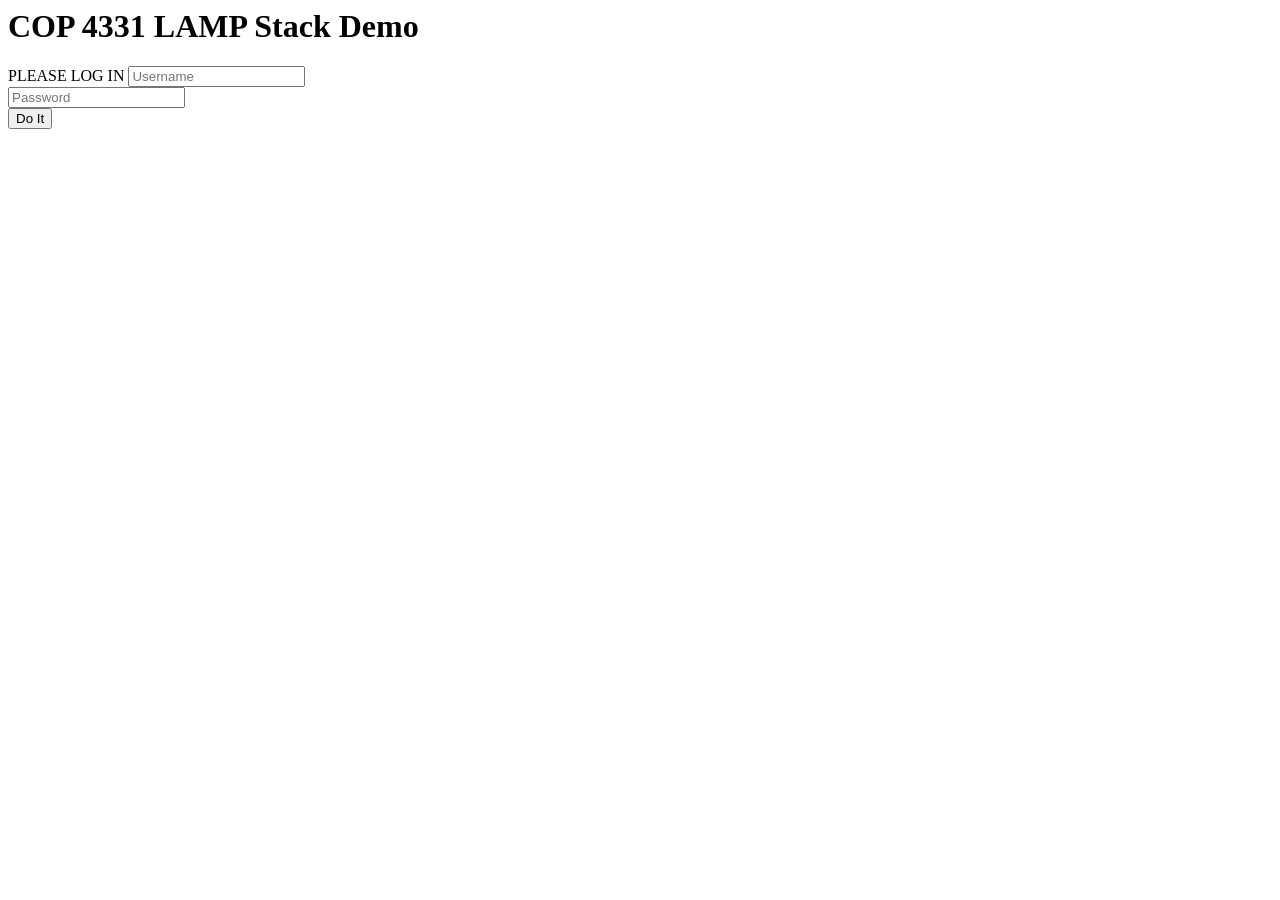
==== hmtl/index.html @ d17c39eb "arraging files/ .gitignore arranged files and added a .gitignore to try to ignore DS_Store files" ====
<html>
<head>
	<title>COP 4331 LAMP Stack Demo</title>
	<script type="text/javascript" src="js/md5.js"></script>
	<script type="text/javascript" src="js/code.js"></script>
    <link href="css/styles.css" rel="stylesheet">	
    <link href="https://fonts.googleapis.com/css?family=Ubuntu" rel="stylesheet">
</head>
<body>

<h1 id="title">COP 4331 LAMP Stack Demo</h1>

<div id="loginDiv">
	<span id="inner-title">PLEASE LOG IN</span>
	<input type="text" id="loginName" placeholder="Username" /><br />
	<input type="password" id="loginPassword" placeholder="Password"/><br />
	<button type="button" id="loginButton" class="buttons" onclick="doLogin();"> Do It </button>
	<span id="loginResult"></span>
</div>

</body>
</html>
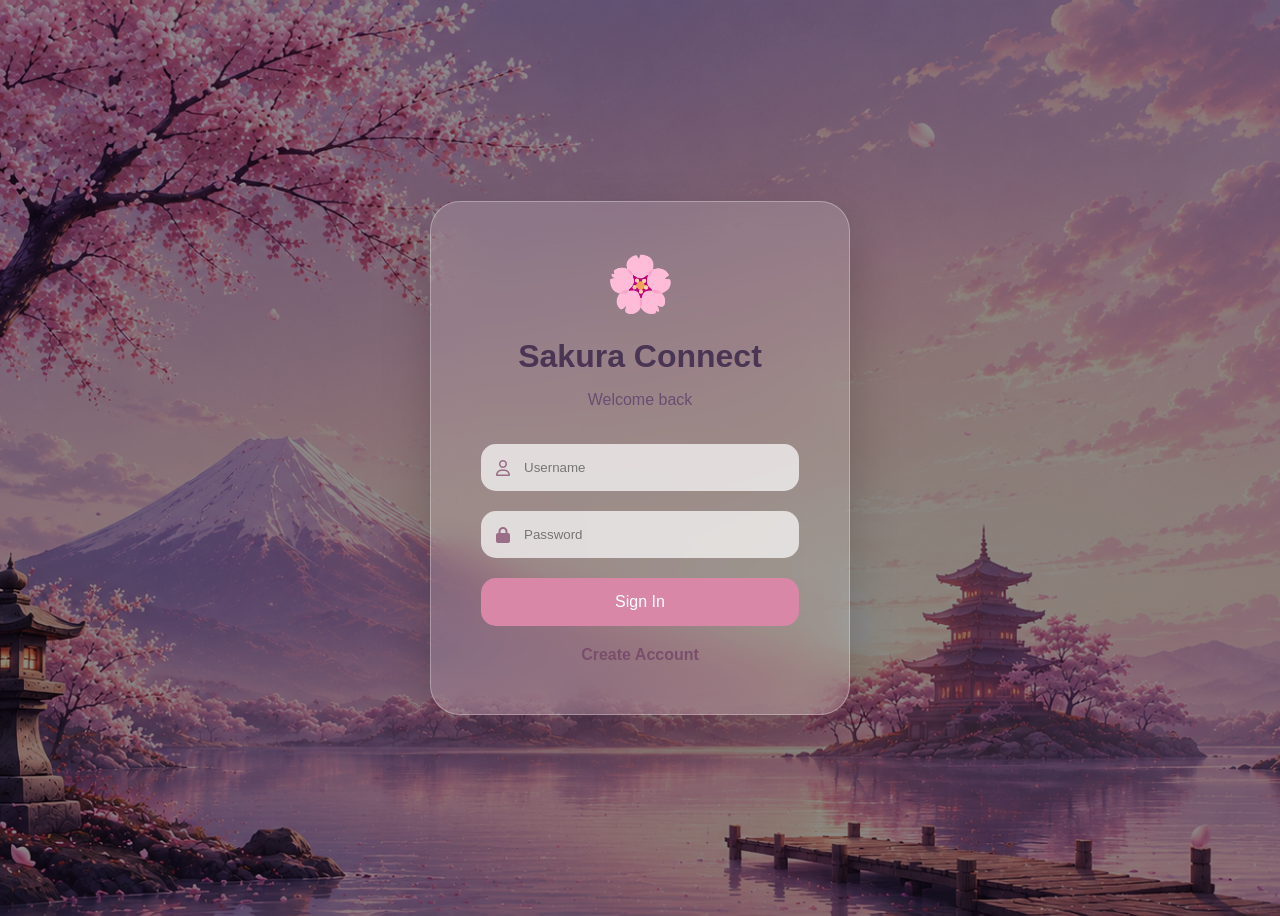
==== commit 1baf1caa: "added login and register added both html and css for both login and register, this is to see what th" ====
--- a/hmtl/index.html
+++ b/hmtl/index.html
@@ -1,22 +1,53 @@
-<html>
+<!--ChatGPT assisted in cleaning up visuals and finding bugs-->
+
+<!DOCTYPE html>
+<html lang="en">
 <head>
-	<title>COP 4331 LAMP Stack Demo</title>
-	<script type="text/javascript" src="js/md5.js"></script>
-	<script type="text/javascript" src="js/code.js"></script>
-    <link href="css/styles.css" rel="stylesheet">	
-    <link href="https://fonts.googleapis.com/css?family=Ubuntu" rel="stylesheet">
+    <meta charset="UTF-8">
+    <meta name="viewport" content="width=device-width, initial-scale=1.0">
+	<meta name="description" content="Where your connections blossum">
+	<link rel="stylesheet" href="../css/login.css">
+	<link rel="stylesheet" href="https://cdnjs.cloudflare.com/ajax/libs/font-awesome/6.5.1/css/all.min.css">
+
+
+    <title>Sakura Connect</title>
+
 </head>
 <body>
 
-<h1 id="title">COP 4331 LAMP Stack Demo</h1>
+<div class="overlay"></div>
 
-<div id="loginDiv">
-	<span id="inner-title">PLEASE LOG IN</span>
-	<input type="text" id="loginName" placeholder="Username" /><br />
-	<input type="password" id="loginPassword" placeholder="Password"/><br />
-	<button type="button" id="loginButton" class="buttons" onclick="doLogin();"> Do It </button>
-	<span id="loginResult"></span>
+<div class="login-card">
+
+    <div class="logo">
+        🌸
+    </div>
+
+    <h1>Sakura Connect</h1>
+
+    <p class="subtitle">
+        Welcome back
+    </p>
+
+    <div class="input-group">
+        <i class="fa-regular fa-user"></i>
+        <input type="text" placeholder="Username">
+    </div>
+
+    <div class="input-group">
+        <i class="fa-solid fa-lock"></i>
+        <input type="password" placeholder="Password">
+    </div>
+
+    <button class="login-btn">
+        Sign In
+    </button>
+
+    <a href="register.html" class="register-link">
+        Create Account
+    </a>
+
 </div>
 
 </body>
-</html>
+</html>
--- a/css/login.css
+++ b/css/login.css
@@ -0,0 +1,127 @@
+
+
+
+*{
+    box-sizing:border-box;
+    font-family:'Ubuntu',sans-serif;
+}
+
+body{
+    height:100vh;
+
+    display:flex;
+    justify-content:center;
+    align-items:center;
+
+    background-image:
+        linear-gradient(rgba(0, 0, 0, 0.45), rgba(0, 0, 0, 0.45)),
+        url("../images/login.png");
+
+
+    background-size:cover;
+    background-position:center;
+
+}
+
+
+.login-card{
+    position:relative;
+    z-index:2;
+
+    width:420px;
+
+    padding:50px;
+
+    border-radius:30px;
+
+    background:
+    rgba(255,255,255,.15);
+
+    backdrop-filter:blur(18px);
+
+    border:
+    1px solid rgba(255,255,255,.3);
+
+    box-shadow:
+    0 20px 50px rgba(0,0,0,.2);
+
+    text-align:center;
+}
+
+.logo{
+    font-size:55px;
+    margin-bottom:10px;
+}
+
+h1{
+    color:#4a3554;
+    margin-bottom:10px;
+}
+
+.subtitle{
+    color:#684f71;
+    margin-bottom:35px;
+}
+
+.input-group{
+    display:flex;
+    align-items:center;
+
+    background:
+    rgba(255,255,255,.7);
+
+    padding:15px;
+
+    border-radius:15px;
+
+    margin-bottom:20px;
+}
+
+.input-group i{
+    color:#9b6e87;
+    margin-right:12px;
+}
+
+.input-group input{
+    border:none;
+    background:none;
+    outline:none;
+
+    width:100%;
+}
+
+.login-btn{
+    width:100%;
+
+    border:none;
+
+    padding:15px;
+
+    border-radius:15px;
+
+    background:#d887a7;
+
+    color:white;
+
+    font-size:16px;
+
+    cursor:pointer;
+
+    transition:.3s;
+}
+
+.login-btn:hover{
+    background:#c96f93;
+}
+
+.register-link{
+    display:block;
+
+    margin-top:20px;
+
+    text-decoration:none;
+
+    color:#7a4f6b;
+
+    font-weight:600;
+}
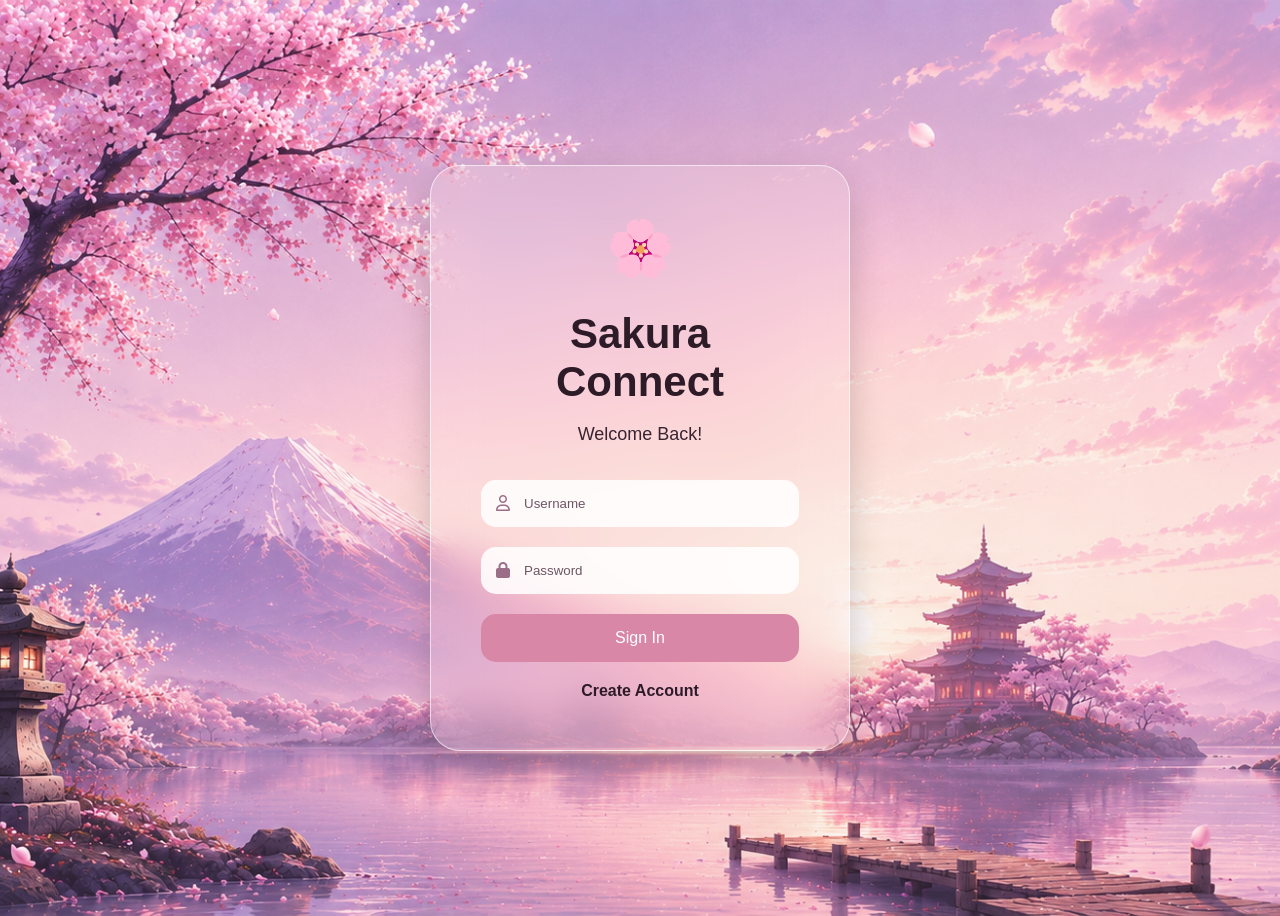
==== commit a2cf07f3: "updated contact,login, and register updated the color ways and accessibility in the login, register," ====
--- a/hmtl/index.html
+++ b/hmtl/index.html
@@ -26,7 +26,7 @@
     <h1>Sakura Connect</h1>
 
     <p class="subtitle">
-        Welcome back
+        Welcome Back!
     </p>
 
     <div class="input-group">
--- a/css/login.css
+++ b/css/login.css
@@ -14,7 +14,9 @@
     align-items:center;
 
     background-image:
-        linear-gradient(rgba(0, 0, 0, 0.45), rgba(0, 0, 0, 0.45)),
+        linear-gradient(
+        rgba(255, 220, 230, 0.08), 
+        rgba(230, 190, 210, 0.12)),
         url("../images/login.png");
 
 
@@ -35,15 +37,15 @@
     border-radius:30px;
 
     background:
-    rgba(255,255,255,.15);
+    rgba(255, 245, 245, .18);
 
-    backdrop-filter:blur(18px);
+    backdrop-filter:blur(22px);
 
     border:
-    1px solid rgba(255,255,255,.3);
+    1px solid rgba(255, 255, 255, .60);
 
     box-shadow:
-    0 20px 50px rgba(0,0,0,.2);
+    0 15px 35px rgba(0, 0, 0, .18);
 
     text-align:center;
 }
@@ -54,12 +56,16 @@
 }
 
 h1{
-    color:#4a3554;
+    color:#2d1b28;
+    font-size: 42px;
+    font-weight: 700;
     margin-bottom:10px;
 }
 
 .subtitle{
-    color:#684f71;
+    color:#382431;
+    font-size: 18px;
+    font-weight:500;
     margin-bottom:35px;
 }
 
@@ -68,7 +74,7 @@
     align-items:center;
 
     background:
-    rgba(255,255,255,.7);
+    rgba(255,255,255,.88);
 
     padding:15px;
 
@@ -88,6 +94,13 @@
     outline:none;
 
     width:100%;
+
+    color:#2f1f33;
+}
+
+.input-group input::placeholder{
+    color:#6d5664;
+    opacity: 1;
 }
 
 .login-btn{
@@ -121,7 +134,11 @@
 
     text-decoration:none;
 
-    color:#7a4f6b;
+    color:#2d1b28;
 
-    font-weight:600;
+    font-weight:700;
+}
+
+.register-link:hover{
+    color:#d887a7;
 }
